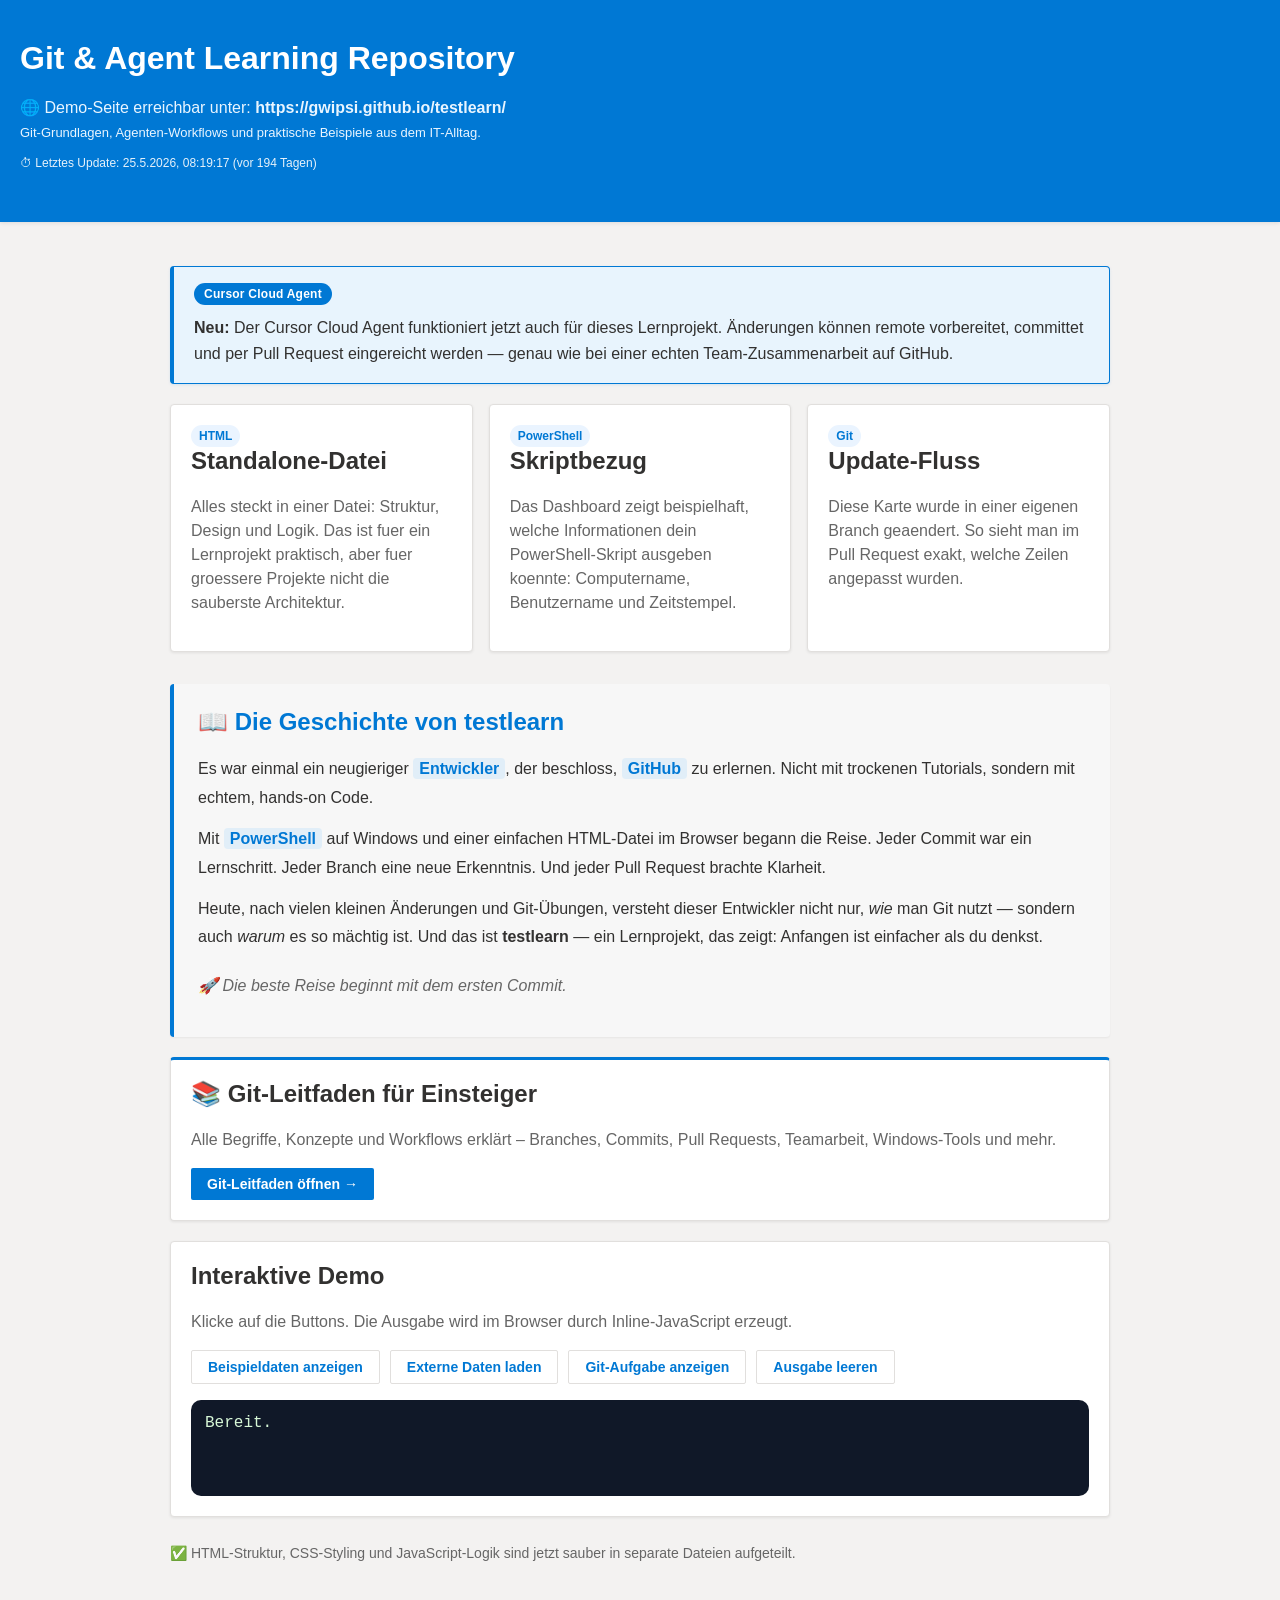
==== docs/index.html @ b56812ac "Enable GitHub Actions timestamp auto-update Add comment to docs/index.html to demonstrate and verify" ====
<!doctype html>
<html lang="de">
<head>
    <meta charset="utf-8">
    <meta name="viewport" content="width=device-width, initial-scale=1">
    <title>Git & Agent Learning Repository</title>
    <link rel="stylesheet" href="styles.css">
</head>
<body>
    <header>
        <h1>Git & Agent Learning Repository</h1>
        <p class="subtitle">
            🌐 Demo-Seite erreichbar unter: <strong>https://gwipsi.github.io/testlearn/</strong>
        </p>
        <p class="subtitle" style="font-size: 13px; margin-top: 8px;">
            Git-Grundlagen, Agenten-Workflows und praktische Beispiele aus dem IT-Alltag.
        </p>
        <p id="last-updated" style="margin-top: 16px; font-size: 12px; color: #ffffff; opacity: 0.9;">
            Lädt Zeitstempel...
        </p>
    </header>

    <main>
        <aside class="cloud-agent-hinweis" role="note" aria-label="Cursor Cloud Agent">
            <span class="cloud-agent-badge">Cursor Cloud Agent</span>
            <p>
                <strong>Neu:</strong> Der Cursor Cloud Agent funktioniert jetzt auch für dieses Lernprojekt.
                Änderungen können remote vorbereitet, committet und per Pull Request eingereicht werden —
                genau wie bei einer echten Team-Zusammenarbeit auf GitHub.
            </p>
        </aside>

        <section class="grid">
            <article class="card">
                <span class="status">HTML</span>
                <h2>Standalone-Datei</h2>
                <p>Alles steckt in einer Datei: Struktur, Design und Logik. Das ist fuer ein Lernprojekt praktisch, aber fuer groessere Projekte nicht die sauberste Architektur.</p>
            </article>

            <article class="card">
                <span class="status">PowerShell</span>
                <h2>Skriptbezug</h2>
                <p>Das Dashboard zeigt beispielhaft, welche Informationen dein PowerShell-Skript ausgeben koennte: Computername, Benutzername und Zeitstempel.</p>
            </article>

            <article class="card">
                <span class="status">Git</span>
                <h2>Update-Fluss</h2>
                <p>Diese Karte wurde in einer eigenen Branch geaendert. So sieht man im Pull Request exakt, welche Zeilen angepasst wurden.</p>
            </article>
        </section>

        <section class="story-section">
            <h2>📖 Die Geschichte von testlearn</h2>
            <p>
                Es war einmal ein neugieriger <span class="story-highlight">Entwickler</span>, der beschloss,
                <span class="story-highlight">GitHub</span> zu erlernen. Nicht mit trockenen Tutorials, sondern mit
                echtem, hands-on Code.
            </p>
            <p>
                Mit <span class="story-highlight">PowerShell</span> auf Windows und einer einfachen HTML-Datei
                im Browser begann die Reise. Jeder Commit war ein Lernschritt. Jeder Branch eine neue Erkenntnis.
                Und jeder Pull Request brachte Klarheit.
            </p>
            <p>
                Heute, nach vielen kleinen Änderungen und Git-Übungen, versteht dieser Entwickler nicht nur,
                <em>wie</em> man Git nutzt — sondern auch <em>warum</em> es so mächtig ist.
                Und das ist <strong>testlearn</strong> — ein Lernprojekt, das zeigt:
                Anfangen ist einfacher als du denkst.
            </p>
            <p style="margin-top: 20px; font-style: italic; color: var(--muted);">
                🚀 Die beste Reise beginnt mit dem ersten Commit.
            </p>
        </section>

        <section class="card" style="margin-top: 20px; border-top: 3px solid var(--blue-dark);">
            <h2>📚 Git-Leitfaden für Einsteiger</h2>
            <p>Alle Begriffe, Konzepte und Workflows erklärt – Branches, Commits, Pull Requests, Teamarbeit, Windows-Tools und mehr.</p>
            <div class="button-row">
                <a href="git-tutorial.html">
                    <button type="button">Git-Leitfaden öffnen →</button>
                </a>
            </div>
        </section>

        <section class="card" style="margin-top: 20px;">
            <h2>Interaktive Demo</h2>
            <p>Klicke auf die Buttons. Die Ausgabe wird im Browser durch Inline-JavaScript erzeugt.</p>

            <div class="button-row">
                <button type="button" class="secondary" onclick="showSystemExample()">Beispieldaten anzeigen</button>
                <button type="button" class="secondary" onclick="loadProjectData()">Externe Daten laden</button>
                <button type="button" class="secondary" onclick="showGitExercise()">Git-Aufgabe anzeigen</button>
                <button type="button" class="secondary" onclick="clearOutput()">Ausgabe leeren</button>
            </div>

            <div id="output" class="output">Bereit.</div>
        </section>

        <footer>
            ✅ HTML-Struktur, CSS-Styling und JavaScript-Logik sind jetzt sauber in separate Dateien aufgeteilt.
            <!-- GitHub Actions Timestamp Auto-update enabled -->
        </footer>
    </main>

    <script src="script.js"></script>
</body>
</html>
---- docs/styles.css ----
:root {
    /* Fluent UI Color Palette */
    --blue-dark: #0078D4;        /* Fluent Primary Blue */
    --blue-light: #107C10;       /* Fluent Green (accent) */
    --background: #F3F2F1;       /* Fluent Neutral Light */
    --text: #323130;             /* Fluent Neutral Dark */
    --muted: #666666;            /* Fluent Gray */
    --card: #FFFFFF;             /* Fluent White */
    --border: #E1DFDD;           /* Fluent Border Light */
}

* {
    box-sizing: border-box;
}

body {
    margin: 0;
    font-family: "Segoe UI", "Helvetica Neue", sans-serif;
    background: var(--background);
    color: var(--text);
}

header {
    padding: 40px 20px;
    background: var(--blue-dark);
    color: #ffffff;
    box-shadow: 0 1px 4px rgba(0, 0, 0, 0.1);
}

main {
    max-width: 980px;
    margin: 0 auto;
    padding: 24px 20px 48px 20px;
}

h1,
h2 {
    margin-top: 0;
}

.subtitle {
    max-width: 780px;
    margin: 8px 0 0 0;
    color: #e9f5ff;
}

.grid {
    display: grid;
    grid-template-columns: repeat(auto-fit, minmax(240px, 1fr));
    gap: 16px;
    margin-top: 20px;
}

.card {
    padding: 20px;
    background: var(--card);
    border: 1px solid var(--border);
    border-radius: 4px;
    box-shadow: 0 1px 3px rgba(0, 0, 0, 0.08);
}

.card p {
    color: var(--muted);
    line-height: 1.5;
}

.button-row {
    display: flex;
    flex-wrap: wrap;
    gap: 10px;
    margin-top: 16px;
}

button {
    border: 0;
    border-radius: 2px;
    padding: 8px 16px;
    background: var(--blue-dark);
    color: #ffffff;
    cursor: pointer;
    font-weight: 600;
    font-size: 14px;
    transition: background 0.2s ease;
}

button.secondary {
    background: transparent;
    color: var(--blue-dark);
    border: 1px solid var(--border);
}

button:hover {
    background: #f3f9ff;
}

button.secondary.active {
    background: var(--blue-dark);
    color: #ffffff !important;
    border-color: var(--blue-dark);
}

.output {
    margin-top: 16px;
    min-height: 96px;
    padding: 14px;
    border-radius: 10px;
    background: #101828;
    color: #d7f7d7;
    font-family: Consolas, monospace;
    white-space: pre-wrap;
}

.status {
    display: inline-block;
    padding: 4px 8px;
    border-radius: 999px;
    background: #eaf4ff;
    color: var(--blue-dark);
    font-size: 12px;
    font-weight: bold;
}

footer {
    margin-top: 28px;
    color: var(--muted);
    font-size: 14px;
}

.story-section {
    margin-top: 32px;
    padding: 24px;
    background: #F7F7F7;
    border-left: 4px solid var(--blue-dark);
    border-radius: 4px;
    box-shadow: 0 1px 2px rgba(0, 0, 0, 0.05);
}

.story-section h2 {
    color: var(--blue-dark);
    margin-top: 0;
}

.story-section p {
    line-height: 1.8;
    color: var(--text);
    margin: 12px 0;
}

.story-highlight {
    background: rgba(31, 158, 255, 0.1);
    padding: 2px 6px;
    border-radius: 4px;
    font-weight: bold;
    color: var(--blue-dark);
}

.cloud-agent-hinweis {
    margin-top: 20px;
    padding: 16px 20px;
    background: #e8f4fd;
    border: 1px solid #0078D4;
    border-left: 4px solid var(--blue-dark);
    border-radius: 4px;
    box-shadow: 0 1px 3px rgba(0, 120, 212, 0.12);
}

.cloud-agent-hinweis p {
    margin: 10px 0 0 0;
    color: var(--text);
    line-height: 1.6;
}

.cloud-agent-badge {
    display: inline-block;
    padding: 4px 10px;
    border-radius: 999px;
    background: var(--blue-dark);
    color: #ffffff;
    font-size: 12px;
    font-weight: 700;
    letter-spacing: 0.02em;
}
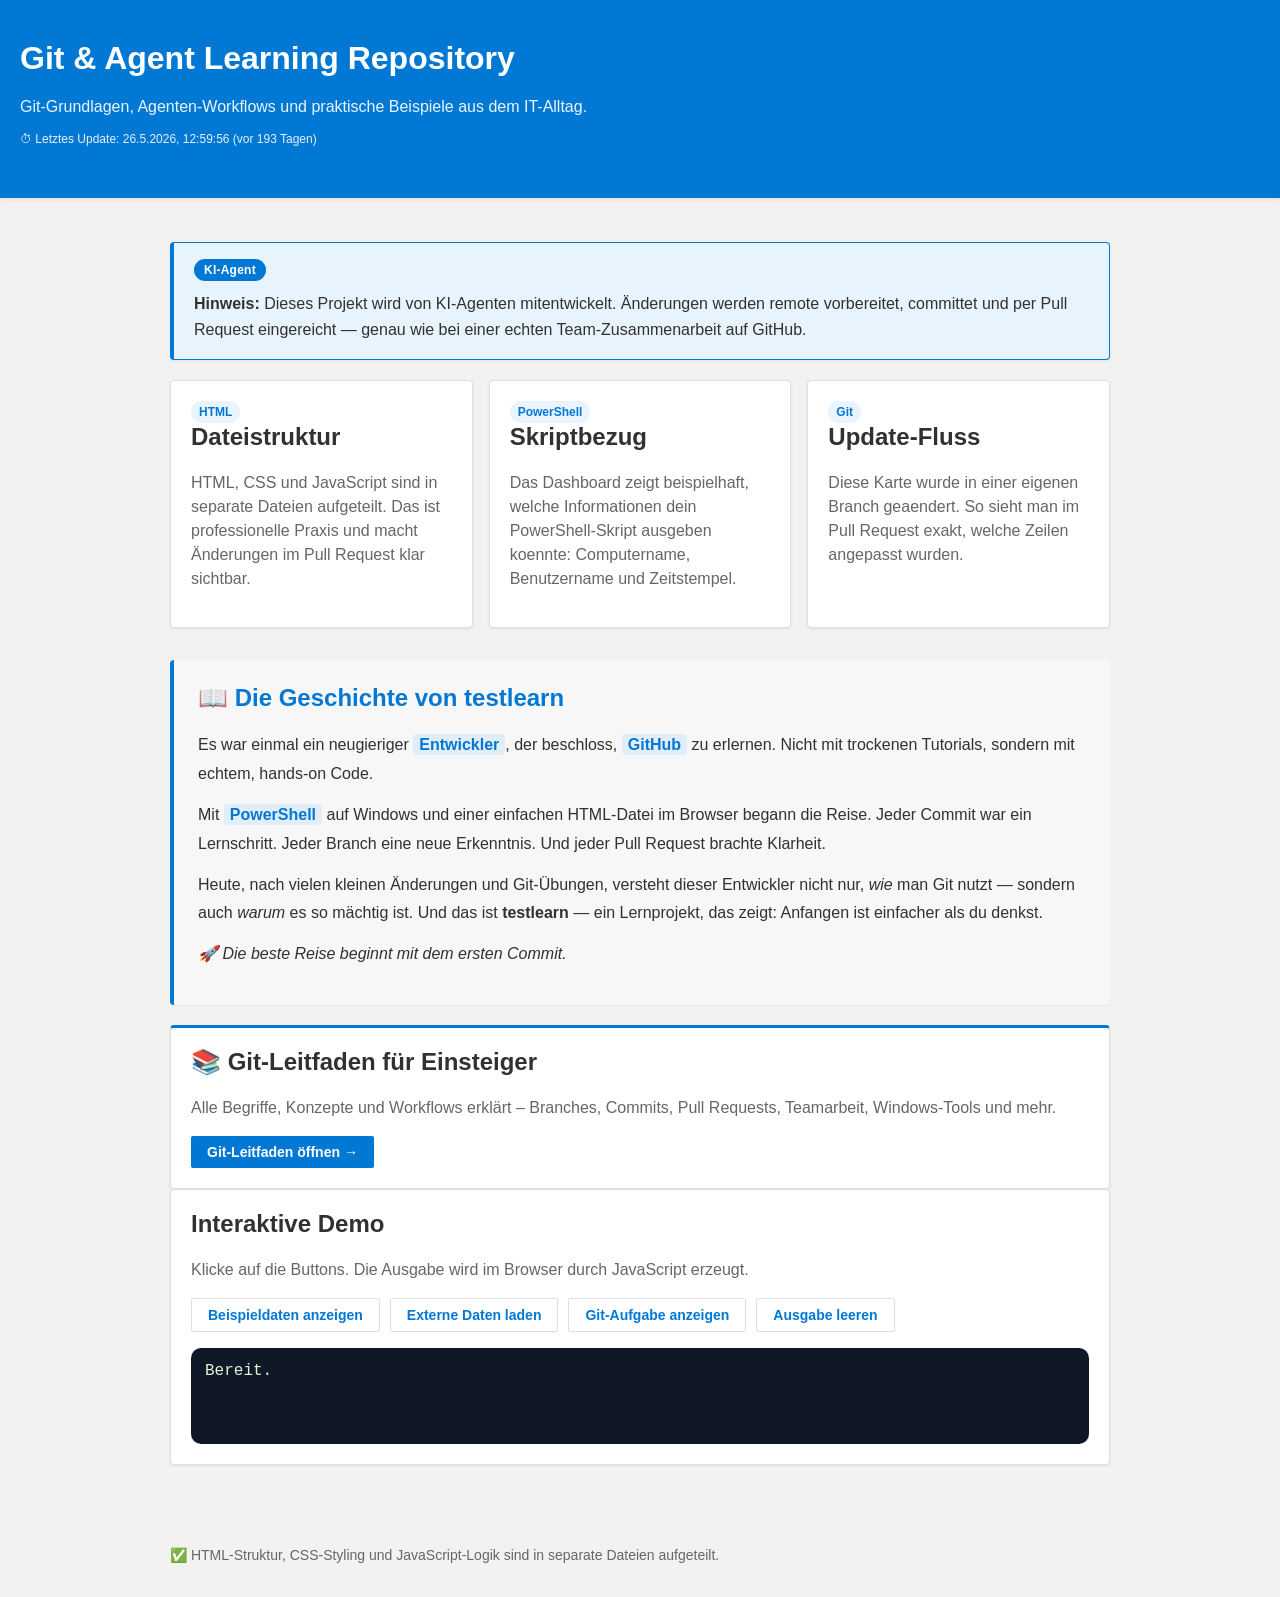
==== commit 3e637681: "Cleanup: consolidate index.html structure and move inline styles to CSS - Fix card 1 description (CS" ====
--- a/docs/index.html
+++ b/docs/index.html
@@ -9,23 +9,16 @@
 <body>
     <header>
         <h1>Git & Agent Learning Repository</h1>
-        <p class="subtitle">
-            🌐 Demo-Seite erreichbar unter: <strong>https://gwipsi.github.io/testlearn/</strong>
-        </p>
-        <p class="subtitle" style="font-size: 13px; margin-top: 8px;">
-            Git-Grundlagen, Agenten-Workflows und praktische Beispiele aus dem IT-Alltag.
-        </p>
-        <p id="last-updated" style="margin-top: 16px; font-size: 12px; color: #ffffff; opacity: 0.9;">
-            Lädt Zeitstempel...
-        </p>
+        <p class="subtitle">Git-Grundlagen, Agenten-Workflows und praktische Beispiele aus dem IT-Alltag.</p>
+        <p id="last-updated" class="timestamp">Lädt Zeitstempel...</p>
     </header>
 
     <main>
-        <aside class="cloud-agent-hinweis" role="note" aria-label="Cursor Cloud Agent">
-            <span class="cloud-agent-badge">Cursor Cloud Agent</span>
+        <aside class="cloud-agent-hinweis" role="note" aria-label="KI-Agent">
+            <span class="cloud-agent-badge">KI-Agent</span>
             <p>
-                <strong>Neu:</strong> Der Cursor Cloud Agent funktioniert jetzt auch für dieses Lernprojekt.
-                Änderungen können remote vorbereitet, committet und per Pull Request eingereicht werden —
+                <strong>Hinweis:</strong> Dieses Projekt wird von KI-Agenten mitentwickelt.
+                Änderungen werden remote vorbereitet, committet und per Pull Request eingereicht —
                 genau wie bei einer echten Team-Zusammenarbeit auf GitHub.
             </p>
         </aside>
@@ -33,8 +26,8 @@
         <section class="grid">
             <article class="card">
                 <span class="status">HTML</span>
-                <h2>Standalone-Datei</h2>
-                <p>Alles steckt in einer Datei: Struktur, Design und Logik. Das ist fuer ein Lernprojekt praktisch, aber fuer groessere Projekte nicht die sauberste Architektur.</p>
+                <h2>Dateistruktur</h2>
+                <p>HTML, CSS und JavaScript sind in separate Dateien aufgeteilt. Das ist professionelle Praxis und macht Änderungen im Pull Request klar sichtbar.</p>
             </article>
 
             <article class="card">
@@ -68,12 +61,10 @@
                 Und das ist <strong>testlearn</strong> — ein Lernprojekt, das zeigt:
                 Anfangen ist einfacher als du denkst.
             </p>
-            <p style="margin-top: 20px; font-style: italic; color: var(--muted);">
-                🚀 Die beste Reise beginnt mit dem ersten Commit.
-            </p>
+            <p class="story-quote">🚀 Die beste Reise beginnt mit dem ersten Commit.</p>
         </section>
 
-        <section class="card" style="margin-top: 20px; border-top: 3px solid var(--blue-dark);">
+        <section class="card card--highlight">
             <h2>📚 Git-Leitfaden für Einsteiger</h2>
             <p>Alle Begriffe, Konzepte und Workflows erklärt – Branches, Commits, Pull Requests, Teamarbeit, Windows-Tools und mehr.</p>
             <div class="button-row">
@@ -83,25 +74,22 @@
             </div>
         </section>
 
-        <section class="card" style="margin-top: 20px;">
+        <section class="card">
             <h2>Interaktive Demo</h2>
-            <p>Klicke auf die Buttons. Die Ausgabe wird im Browser durch Inline-JavaScript erzeugt.</p>
-
+            <p>Klicke auf die Buttons. Die Ausgabe wird im Browser durch JavaScript erzeugt.</p>
             <div class="button-row">
                 <button type="button" class="secondary" onclick="showSystemExample()">Beispieldaten anzeigen</button>
                 <button type="button" class="secondary" onclick="loadProjectData()">Externe Daten laden</button>
                 <button type="button" class="secondary" onclick="showGitExercise()">Git-Aufgabe anzeigen</button>
                 <button type="button" class="secondary" onclick="clearOutput()">Ausgabe leeren</button>
             </div>
-
             <div id="output" class="output">Bereit.</div>
         </section>
+    </main>
 
-        <footer>
-            ✅ HTML-Struktur, CSS-Styling und JavaScript-Logik sind jetzt sauber in separate Dateien aufgeteilt.
-            <!-- GitHub Actions Timestamp Auto-update enabled -->
-        </footer>
-    </main>
+    <footer>
+        <p>✅ HTML-Struktur, CSS-Styling und JavaScript-Logik sind in separate Dateien aufgeteilt.</p>
+    </footer>
 
     <script src="script.js"></script>
 </body>
--- a/docs/styles.css
+++ b/docs/styles.css
@@ -121,9 +121,29 @@
 }
 
 footer {
-    margin-top: 28px;
+    max-width: 980px;
+    margin: 0 auto;
+    padding: 20px;
     color: var(--muted);
     font-size: 14px;
+}
+
+.timestamp {
+    margin-top: 16px;
+    font-size: 12px;
+    color: #ffffff;
+    opacity: 0.9;
+}
+
+.card--highlight {
+    margin-top: 20px;
+    border-top: 3px solid var(--blue-dark);
+}
+
+.story-quote {
+    margin-top: 20px;
+    font-style: italic;
+    color: var(--muted);
 }
 
 .story-section {
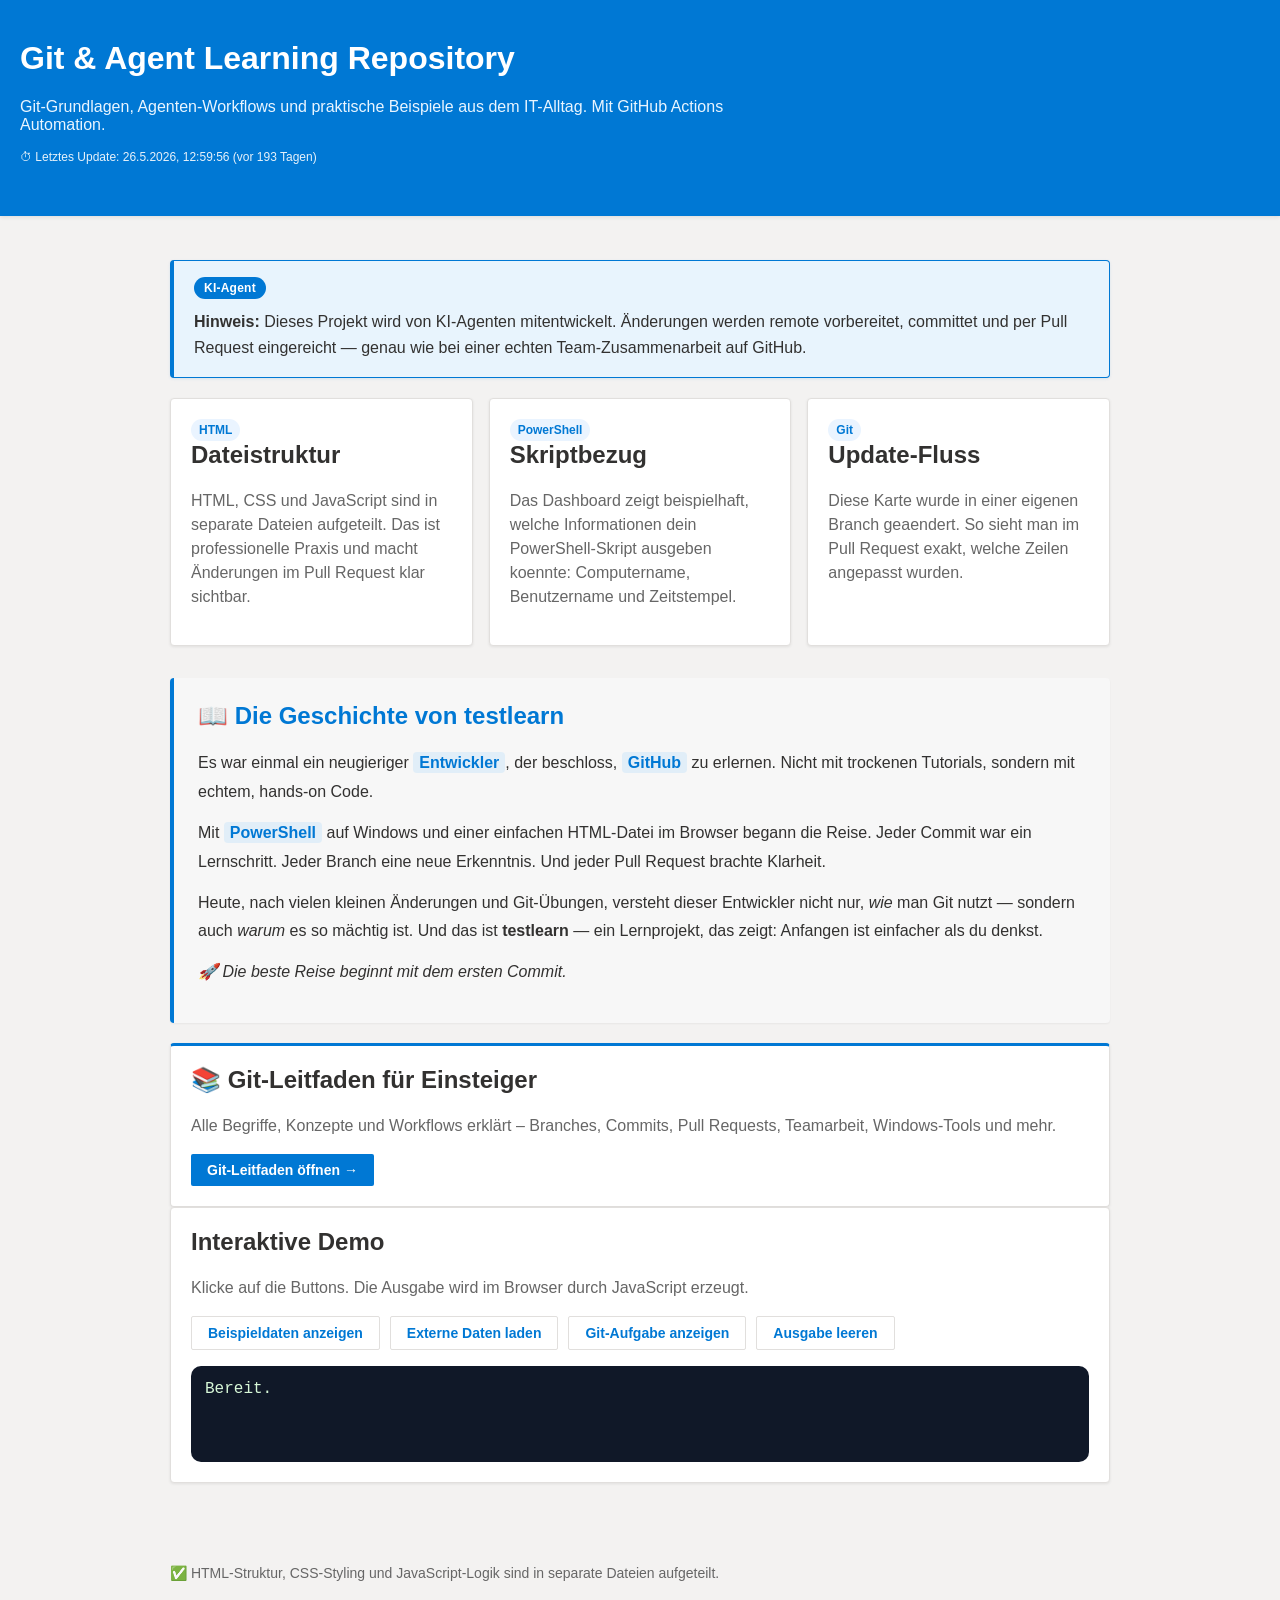
==== commit 33ed4a90: "Test: Add text to verify GitHub Actions workflow runs on all branches" ====
--- a/docs/index.html
+++ b/docs/index.html
@@ -9,7 +9,7 @@
 <body>
     <header>
         <h1>Git & Agent Learning Repository</h1>
-        <p class="subtitle">Git-Grundlagen, Agenten-Workflows und praktische Beispiele aus dem IT-Alltag.</p>
+        <p class="subtitle">Git-Grundlagen, Agenten-Workflows und praktische Beispiele aus dem IT-Alltag. Mit GitHub Actions Automation.</p>
         <p id="last-updated" class="timestamp">Lädt Zeitstempel...</p>
     </header>
 
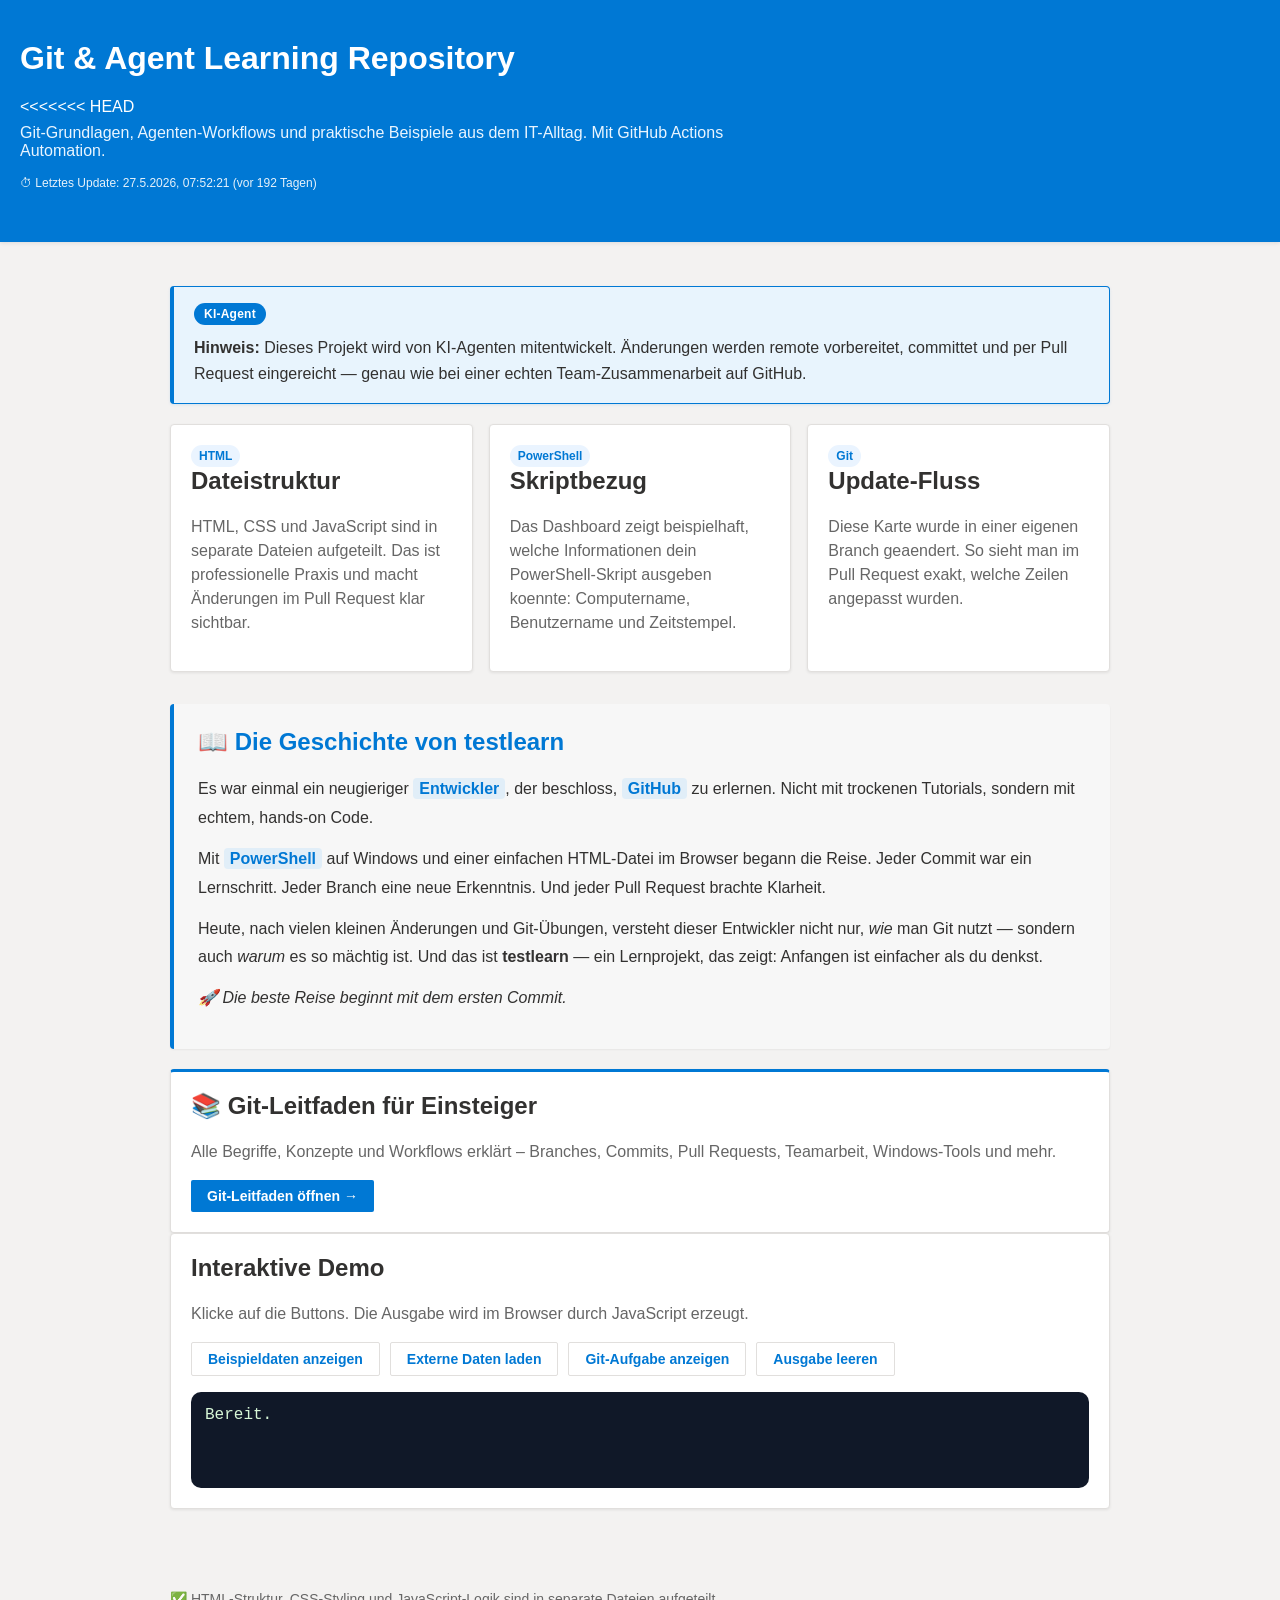
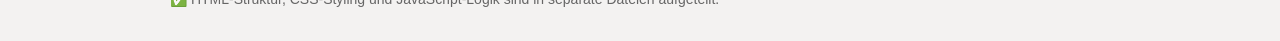
==== commit 60433e6e: "Merge main: resolve subtitle conflict - keep GitHub Actions Automation text" ====
--- a/docs/index.html
+++ b/docs/index.html
@@ -9,6 +9,7 @@
 <body>
     <header>
         <h1>Git & Agent Learning Repository</h1>
+<<<<<<< HEAD
         <p class="subtitle">Git-Grundlagen, Agenten-Workflows und praktische Beispiele aus dem IT-Alltag. Mit GitHub Actions Automation.</p>
         <p id="last-updated" class="timestamp">Lädt Zeitstempel...</p>
     </header>
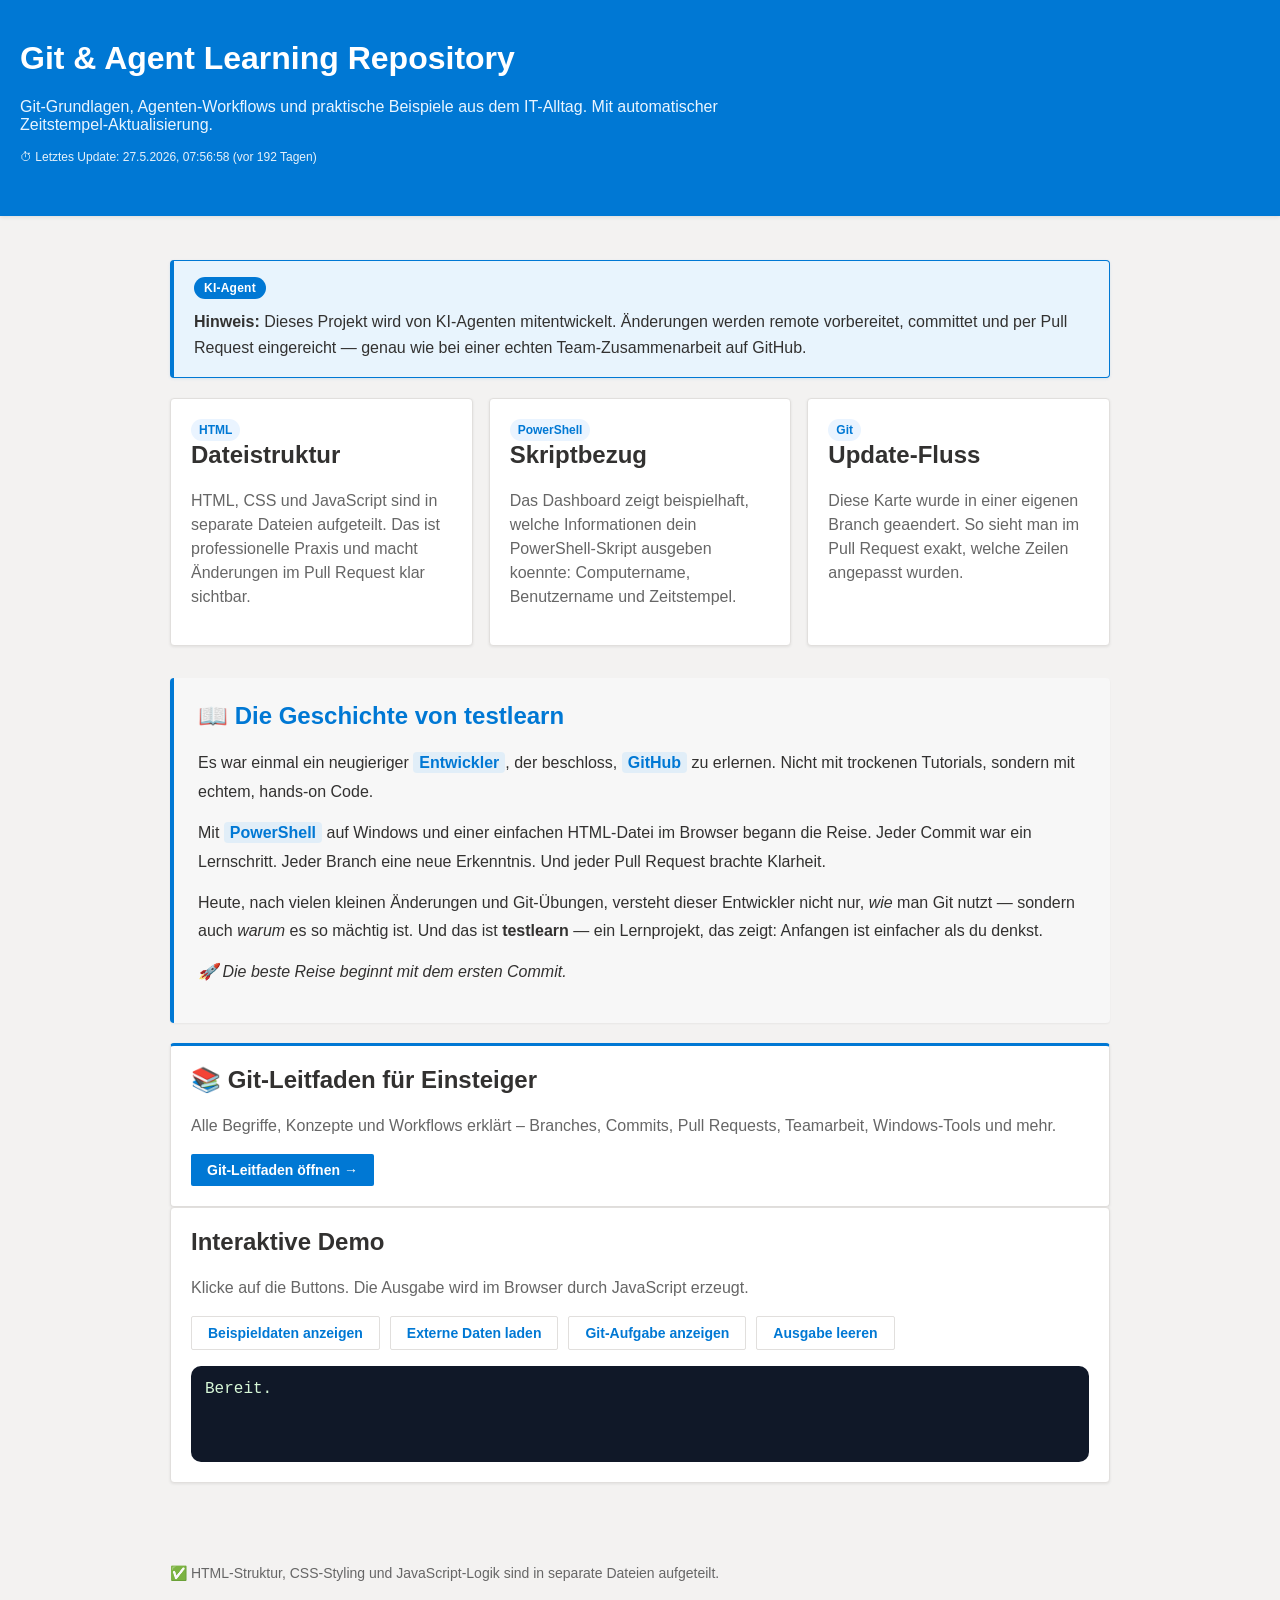
==== commit a9c2d5fa: "Test: Verify GitHub Actions workflow with git push origin HEAD fix Remove stray conflict marker and " ====
--- a/docs/index.html
+++ b/docs/index.html
@@ -9,8 +9,7 @@
 <body>
     <header>
         <h1>Git & Agent Learning Repository</h1>
-<<<<<<< HEAD
-        <p class="subtitle">Git-Grundlagen, Agenten-Workflows und praktische Beispiele aus dem IT-Alltag. Mit GitHub Actions Automation.</p>
+        <p class="subtitle">Git-Grundlagen, Agenten-Workflows und praktische Beispiele aus dem IT-Alltag. Mit automatischer Zeitstempel-Aktualisierung.</p>
         <p id="last-updated" class="timestamp">Lädt Zeitstempel...</p>
     </header>
 
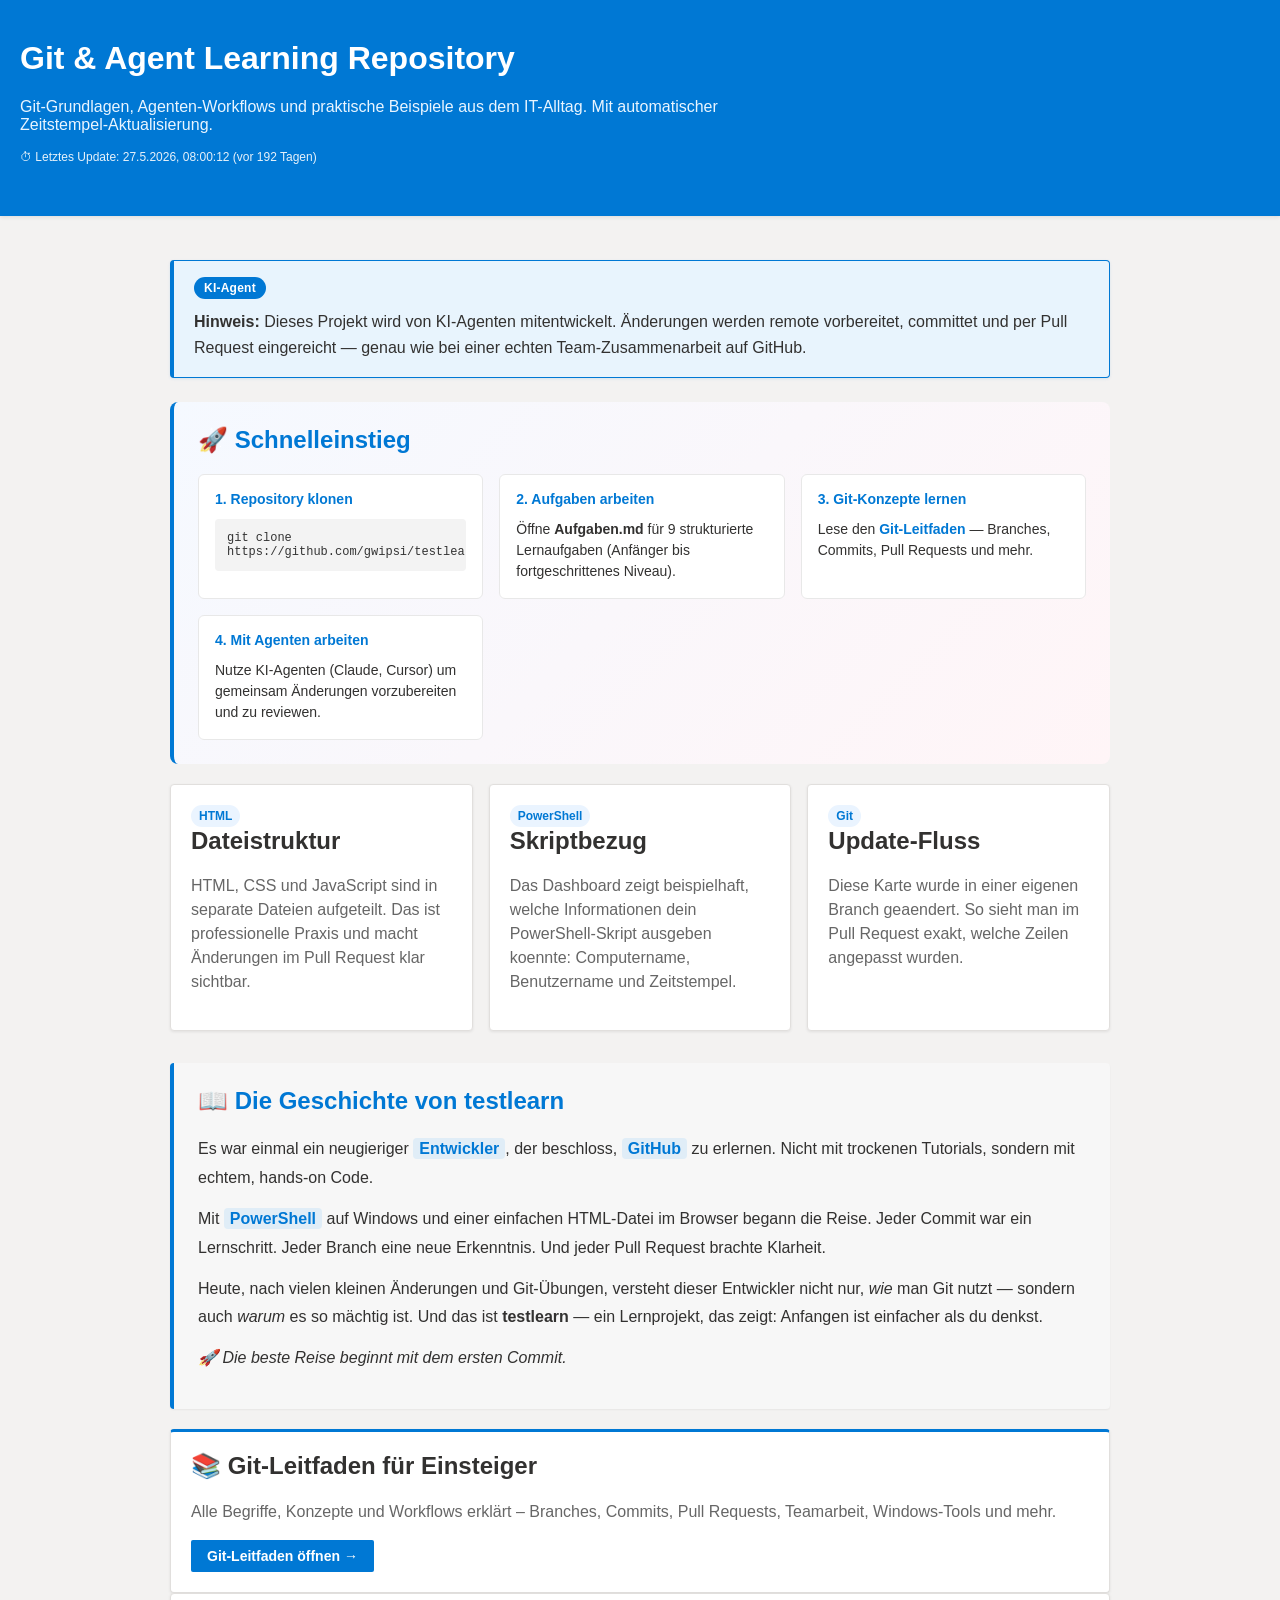
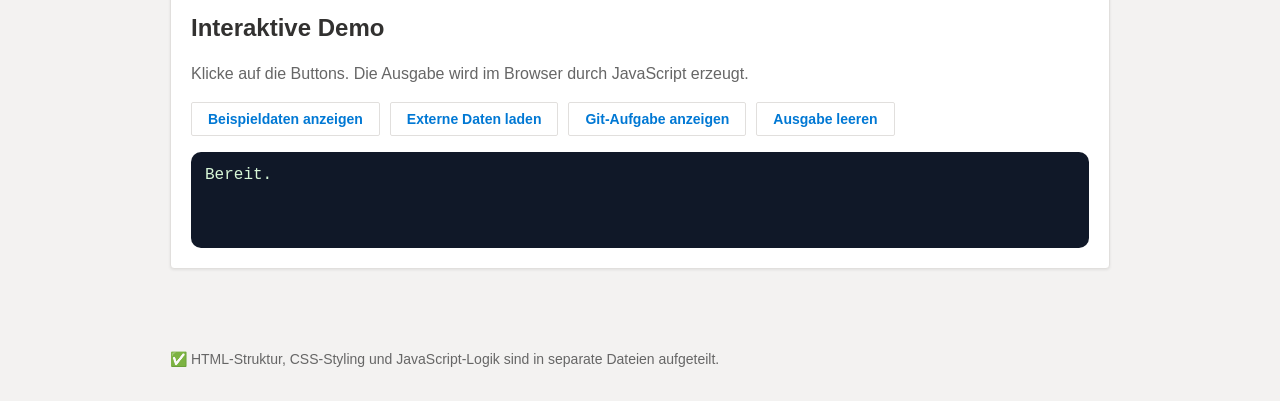
==== commit 57ff429f: "Improvement: Add quickstart section to homepage - 4-step getting started guide with practical next a" ====
--- a/docs/index.html
+++ b/docs/index.html
@@ -22,6 +22,28 @@
                 genau wie bei einer echten Team-Zusammenarbeit auf GitHub.
             </p>
         </aside>
+
+        <section class="quickstart">
+            <h2>🚀 Schnelleinstieg</h2>
+            <div class="quickstart-grid">
+                <div class="quickstart-item">
+                    <h3>1. Repository klonen</h3>
+                    <code>git clone https://github.com/gwipsi/testlearn.git</code>
+                </div>
+                <div class="quickstart-item">
+                    <h3>2. Aufgaben arbeiten</h3>
+                    <p>Öffne <strong>Aufgaben.md</strong> für 9 strukturierte Lernaufgaben (Anfänger bis fortgeschrittenes Niveau).</p>
+                </div>
+                <div class="quickstart-item">
+                    <h3>3. Git-Konzepte lernen</h3>
+                    <p>Lese den <a href="git-tutorial.html">Git-Leitfaden</a> — Branches, Commits, Pull Requests und mehr.</p>
+                </div>
+                <div class="quickstart-item">
+                    <h3>4. Mit Agenten arbeiten</h3>
+                    <p>Nutze KI-Agenten (Claude, Cursor) um gemeinsam Änderungen vorzubereiten und zu reviewen.</p>
+                </div>
+            </div>
+        </section>
 
         <section class="grid">
             <article class="card">
--- a/docs/styles.css
+++ b/docs/styles.css
@@ -146,6 +146,69 @@
     color: var(--muted);
 }
 
+.quickstart {
+    margin-top: 24px;
+    padding: 24px;
+    background: linear-gradient(135deg, #f5f9ff 0%, #fff5f7 100%);
+    border-radius: 8px;
+    border-left: 4px solid #0078D4;
+}
+
+.quickstart h2 {
+    margin-top: 0;
+    color: #0078D4;
+}
+
+.quickstart-grid {
+    display: grid;
+    grid-template-columns: repeat(auto-fit, minmax(220px, 1fr));
+    gap: 16px;
+    margin-top: 16px;
+}
+
+.quickstart-item {
+    padding: 16px;
+    background: #ffffff;
+    border-radius: 6px;
+    border: 1px solid #e8e8e8;
+}
+
+.quickstart-item h3 {
+    margin: 0 0 12px 0;
+    font-size: 14px;
+    color: #0078D4;
+    font-weight: 600;
+}
+
+.quickstart-item p {
+    margin: 0;
+    font-size: 14px;
+    color: var(--text);
+    line-height: 1.5;
+}
+
+.quickstart-item code {
+    display: block;
+    background: #f3f3f3;
+    padding: 12px;
+    border-radius: 4px;
+    font-family: Consolas, monospace;
+    font-size: 12px;
+    overflow-x: auto;
+    margin: 0;
+    color: #333;
+}
+
+.quickstart-item a {
+    color: #0078D4;
+    text-decoration: none;
+    font-weight: 600;
+}
+
+.quickstart-item a:hover {
+    text-decoration: underline;
+}
+
 .story-section {
     margin-top: 32px;
     padding: 24px;
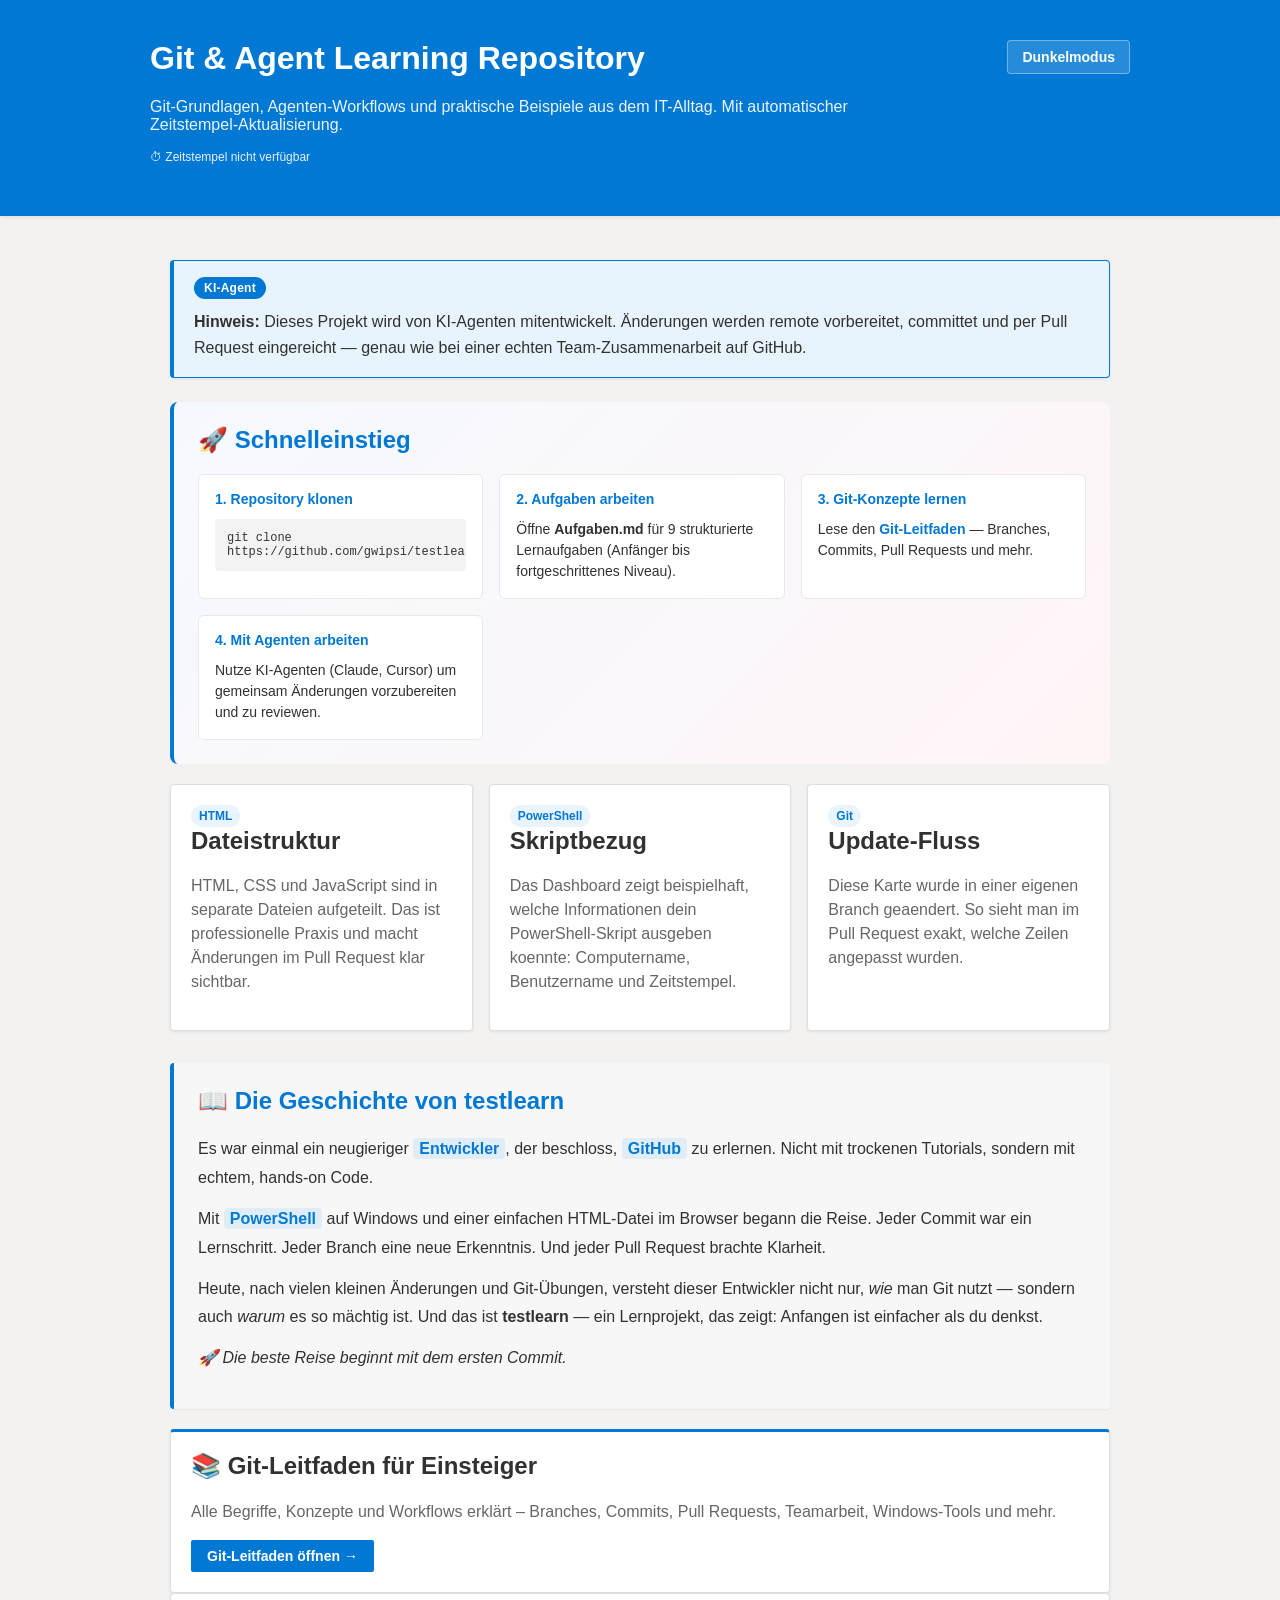
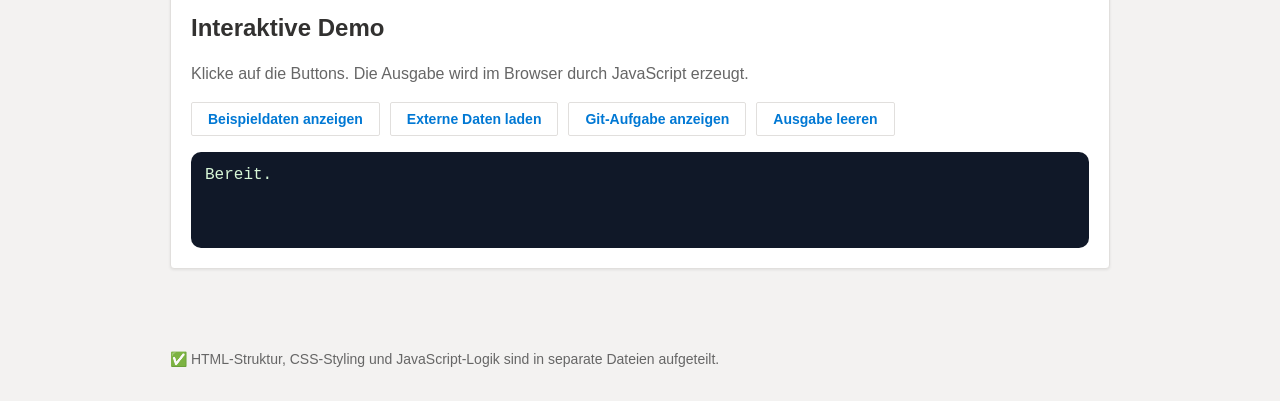
==== commit 9e980102: "Add dark and light mode toggle to dashboard pages - CSS variables for light/dark themes with Fluent-" ====
--- a/docs/index.html
+++ b/docs/index.html
@@ -4,13 +4,28 @@
     <meta charset="utf-8">
     <meta name="viewport" content="width=device-width, initial-scale=1">
     <title>Git & Agent Learning Repository</title>
+    <script>
+        (function () {
+            var k = "testlearn-theme";
+            var s = localStorage.getItem(k);
+            var t = s === "light" || s === "dark"
+                ? s
+                : (window.matchMedia("(prefers-color-scheme: dark)").matches ? "dark" : "light");
+            document.documentElement.setAttribute("data-theme", t);
+        })();
+    </script>
     <link rel="stylesheet" href="styles.css">
 </head>
 <body>
     <header>
-        <h1>Git & Agent Learning Repository</h1>
-        <p class="subtitle">Git-Grundlagen, Agenten-Workflows und praktische Beispiele aus dem IT-Alltag. Mit automatischer Zeitstempel-Aktualisierung.</p>
-        <p id="last-updated" class="timestamp">Lädt Zeitstempel...</p>
+        <div class="header-bar">
+            <div class="header-content">
+                <h1>Git & Agent Learning Repository</h1>
+                <p class="subtitle">Git-Grundlagen, Agenten-Workflows und praktische Beispiele aus dem IT-Alltag. Mit automatischer Zeitstempel-Aktualisierung.</p>
+                <p id="last-updated" class="timestamp">Lädt Zeitstempel...</p>
+            </div>
+            <button type="button" id="theme-toggle" class="theme-toggle" aria-pressed="false" aria-label="Zu Dunkelmodus wechseln">Dunkelmodus</button>
+        </div>
     </header>
 
     <main>
--- a/docs/styles.css
+++ b/docs/styles.css
@@ -1,12 +1,105 @@
 :root {
-    /* Fluent UI Color Palette */
-    --blue-dark: #0078D4;        /* Fluent Primary Blue */
-    --blue-light: #107C10;       /* Fluent Green (accent) */
-    --background: #F3F2F1;       /* Fluent Neutral Light */
-    --text: #323130;             /* Fluent Neutral Dark */
-    --muted: #666666;            /* Fluent Gray */
-    --card: #FFFFFF;             /* Fluent White */
-    --border: #E1DFDD;           /* Fluent Border Light */
+    color-scheme: light;
+    --blue-dark: #0078D4;
+    --blue-light: #1F9EFF;
+    --background: #F3F2F1;
+    --text: #323130;
+    --muted: #666666;
+    --card: #FFFFFF;
+    --border: #E1DFDD;
+    --header-text: #ffffff;
+    --header-subtitle: #e9f5ff;
+    --header-link: #e9f5ff;
+    --button-text: #ffffff;
+    --button-secondary-bg: transparent;
+    --button-secondary-text: var(--blue-dark);
+    --button-hover-bg: #f3f9ff;
+    --output-bg: #101828;
+    --output-text: #d7f7d7;
+    --status-bg: #eaf4ff;
+    --quickstart-bg: linear-gradient(135deg, #f5f9ff 0%, #fff5f7 100%);
+    --quickstart-border: #0078D4;
+    --quickstart-heading: #0078D4;
+    --quickstart-item-bg: #ffffff;
+    --quickstart-item-border: #e8e8e8;
+    --quickstart-code-bg: #f3f3f3;
+    --quickstart-code-text: #333333;
+    --story-bg: #F7F7F7;
+    --story-highlight-bg: rgba(31, 158, 255, 0.1);
+    --cloud-hinweis-bg: #e8f4fd;
+    --cloud-hinweis-border: #0078D4;
+    --summary-bg: linear-gradient(135deg, #f5f7fa 0%, #e8eef5 100%);
+    --analogy-bg: #f0f6ff;
+    --infobox-blue-bg: #e8f4fd;
+    --infobox-yellow-bg: #fff8e1;
+    --infobox-yellow-border: #f9a825;
+    --infobox-green-bg: #e8f5e9;
+    --infobox-green-border: #2e7d32;
+    --praxis-bg: #f4faf0;
+    --praxis-border: #c5e1b0;
+    --praxis-accent: #4caf50;
+    --praxis-label: #2e7d32;
+    --badge-empfohlen-bg: #e8f5e9;
+    --badge-empfohlen-text: #2e7d32;
+    --badge-einsteiger-bg: #e8f4fd;
+    --badge-einsteiger-text: #0d47a1;
+    --badge-profi-bg: #f3e5f5;
+    --badge-profi-text: #6a1b9a;
+    --table-header-bg: #f5f5f5;
+    --learning-phase-end: #005a9e;
+    --theme-toggle-bg: rgba(255, 255, 255, 0.15);
+    --theme-toggle-border: rgba(255, 255, 255, 0.35);
+    --theme-toggle-hover: rgba(255, 255, 255, 0.25);
+}
+
+[data-theme="dark"] {
+    color-scheme: dark;
+    --background: #1b1a19;
+    --text: #f3f2f1;
+    --muted: #a19f9d;
+    --card: #292827;
+    --border: #484644;
+    --header-subtitle: #c8e6ff;
+    --header-link: #c8e6ff;
+    --button-secondary-bg: transparent;
+    --button-secondary-text: #4da3ff;
+    --button-hover-bg: #323130;
+    --output-bg: #0b0f19;
+    --output-text: #b8f5b8;
+    --status-bg: #1a3a52;
+    --quickstart-bg: linear-gradient(135deg, #1e2a38 0%, #2a1f24 100%);
+    --quickstart-border: #4da3ff;
+    --quickstart-heading: #4da3ff;
+    --quickstart-item-bg: #292827;
+    --quickstart-item-border: #484644;
+    --quickstart-code-bg: #1b1a19;
+    --quickstart-code-text: #f3f2f1;
+    --story-bg: #252423;
+    --story-highlight-bg: rgba(77, 163, 255, 0.2);
+    --cloud-hinweis-bg: #1a2f42;
+    --cloud-hinweis-border: #4da3ff;
+    --summary-bg: linear-gradient(135deg, #252423 0%, #1e2a38 100%);
+    --analogy-bg: #1a2f42;
+    --infobox-blue-bg: #1a2f42;
+    --infobox-yellow-bg: #3d3520;
+    --infobox-yellow-border: #f9a825;
+    --infobox-green-bg: #1e3320;
+    --infobox-green-border: #66bb6a;
+    --praxis-bg: #1e3320;
+    --praxis-border: #3d6b40;
+    --praxis-accent: #66bb6a;
+    --praxis-label: #a5d6a7;
+    --badge-empfohlen-bg: #1e3320;
+    --badge-empfohlen-text: #a5d6a7;
+    --badge-einsteiger-bg: #1a2f42;
+    --badge-einsteiger-text: #90caf9;
+    --badge-profi-bg: #2d1f33;
+    --badge-profi-text: #ce93d8;
+    --table-header-bg: #323130;
+    --learning-phase-end: #004578;
+    --theme-toggle-bg: rgba(0, 0, 0, 0.25);
+    --theme-toggle-border: rgba(255, 255, 255, 0.2);
+    --theme-toggle-hover: rgba(0, 0, 0, 0.4);
 }
 
 * {
@@ -18,13 +111,46 @@
     font-family: "Segoe UI", "Helvetica Neue", sans-serif;
     background: var(--background);
     color: var(--text);
+    transition: background 0.2s ease, color 0.2s ease;
 }
 
 header {
     padding: 40px 20px;
     background: var(--blue-dark);
-    color: #ffffff;
+    color: var(--header-text);
     box-shadow: 0 1px 4px rgba(0, 0, 0, 0.1);
+}
+
+.header-bar {
+    max-width: 980px;
+    margin: 0 auto;
+    display: flex;
+    justify-content: space-between;
+    align-items: flex-start;
+    gap: 16px;
+}
+
+.header-content {
+    flex: 1;
+    min-width: 0;
+}
+
+.theme-toggle {
+    flex-shrink: 0;
+    border: 1px solid var(--theme-toggle-border);
+    border-radius: 4px;
+    padding: 8px 14px;
+    background: var(--theme-toggle-bg);
+    color: var(--header-text);
+    cursor: pointer;
+    font-weight: 600;
+    font-size: 14px;
+    font-family: inherit;
+    transition: background 0.2s ease;
+}
+
+.theme-toggle:hover {
+    background: var(--theme-toggle-hover);
 }
 
 main {
@@ -41,7 +167,11 @@
 .subtitle {
     max-width: 780px;
     margin: 8px 0 0 0;
-    color: #e9f5ff;
+    color: var(--header-subtitle);
+}
+
+.subtitle a {
+    color: var(--header-link);
 }
 
 .grid {
@@ -57,6 +187,7 @@
     border: 1px solid var(--border);
     border-radius: 4px;
     box-shadow: 0 1px 3px rgba(0, 0, 0, 0.08);
+    transition: background 0.2s ease, border-color 0.2s ease;
 }
 
 .card p {
@@ -76,7 +207,7 @@
     border-radius: 2px;
     padding: 8px 16px;
     background: var(--blue-dark);
-    color: #ffffff;
+    color: var(--button-text);
     cursor: pointer;
     font-weight: 600;
     font-size: 14px;
@@ -84,18 +215,23 @@
 }
 
 button.secondary {
-    background: transparent;
-    color: var(--blue-dark);
+    background: var(--button-secondary-bg);
+    color: var(--button-secondary-text);
     border: 1px solid var(--border);
 }
 
-button:hover {
-    background: #f3f9ff;
+button.secondary:hover {
+    background: var(--button-hover-bg);
+    color: var(--button-secondary-text);
+}
+
+button:not(.secondary):not(.theme-toggle):hover {
+    filter: brightness(1.1);
 }
 
 button.secondary.active {
     background: var(--blue-dark);
-    color: #ffffff !important;
+    color: var(--button-text) !important;
     border-color: var(--blue-dark);
 }
 
@@ -104,8 +240,8 @@
     min-height: 96px;
     padding: 14px;
     border-radius: 10px;
-    background: #101828;
-    color: #d7f7d7;
+    background: var(--output-bg);
+    color: var(--output-text);
     font-family: Consolas, monospace;
     white-space: pre-wrap;
 }
@@ -114,7 +250,7 @@
     display: inline-block;
     padding: 4px 8px;
     border-radius: 999px;
-    background: #eaf4ff;
+    background: var(--status-bg);
     color: var(--blue-dark);
     font-size: 12px;
     font-weight: bold;
@@ -131,7 +267,7 @@
 .timestamp {
     margin-top: 16px;
     font-size: 12px;
-    color: #ffffff;
+    color: var(--header-text);
     opacity: 0.9;
 }
 
@@ -149,14 +285,14 @@
 .quickstart {
     margin-top: 24px;
     padding: 24px;
-    background: linear-gradient(135deg, #f5f9ff 0%, #fff5f7 100%);
+    background: var(--quickstart-bg);
     border-radius: 8px;
-    border-left: 4px solid #0078D4;
+    border-left: 4px solid var(--quickstart-border);
 }
 
 .quickstart h2 {
     margin-top: 0;
-    color: #0078D4;
+    color: var(--quickstart-heading);
 }
 
 .quickstart-grid {
@@ -168,15 +304,15 @@
 
 .quickstart-item {
     padding: 16px;
-    background: #ffffff;
+    background: var(--quickstart-item-bg);
     border-radius: 6px;
-    border: 1px solid #e8e8e8;
+    border: 1px solid var(--quickstart-item-border);
 }
 
 .quickstart-item h3 {
     margin: 0 0 12px 0;
     font-size: 14px;
-    color: #0078D4;
+    color: var(--quickstart-heading);
     font-weight: 600;
 }
 
@@ -189,18 +325,18 @@
 
 .quickstart-item code {
     display: block;
-    background: #f3f3f3;
+    background: var(--quickstart-code-bg);
     padding: 12px;
     border-radius: 4px;
     font-family: Consolas, monospace;
     font-size: 12px;
     overflow-x: auto;
     margin: 0;
-    color: #333;
+    color: var(--quickstart-code-text);
 }
 
 .quickstart-item a {
-    color: #0078D4;
+    color: var(--blue-dark);
     text-decoration: none;
     font-weight: 600;
 }
@@ -212,7 +348,7 @@
 .story-section {
     margin-top: 32px;
     padding: 24px;
-    background: #F7F7F7;
+    background: var(--story-bg);
     border-left: 4px solid var(--blue-dark);
     border-radius: 4px;
     box-shadow: 0 1px 2px rgba(0, 0, 0, 0.05);
@@ -230,7 +366,7 @@
 }
 
 .story-highlight {
-    background: rgba(31, 158, 255, 0.1);
+    background: var(--story-highlight-bg);
     padding: 2px 6px;
     border-radius: 4px;
     font-weight: bold;
@@ -240,8 +376,8 @@
 .cloud-agent-hinweis {
     margin-top: 20px;
     padding: 16px 20px;
-    background: #e8f4fd;
-    border: 1px solid #0078D4;
+    background: var(--cloud-hinweis-bg);
+    border: 1px solid var(--cloud-hinweis-border);
     border-left: 4px solid var(--blue-dark);
     border-radius: 4px;
     box-shadow: 0 1px 3px rgba(0, 120, 212, 0.12);
@@ -258,8 +394,60 @@
     padding: 4px 10px;
     border-radius: 999px;
     background: var(--blue-dark);
-    color: #ffffff;
+    color: var(--header-text);
     font-size: 12px;
     font-weight: 700;
     letter-spacing: 0.02em;
 }
+
+/* Git-Tutorial (Klassen aus git-tutorial.html) */
+.summary-box {
+    background: var(--summary-bg);
+}
+
+.analogy {
+    background: var(--analogy-bg);
+}
+
+.infobox.blue {
+    background: var(--infobox-blue-bg);
+}
+
+.infobox.yellow {
+    background: var(--infobox-yellow-bg);
+    border-left-color: var(--infobox-yellow-border);
+}
+
+.infobox.green {
+    background: var(--infobox-green-bg);
+    border-left-color: var(--infobox-green-border);
+}
+
+.praxis-box {
+    background: var(--praxis-bg);
+    border-color: var(--praxis-border);
+    border-left-color: var(--praxis-accent);
+}
+
+.praxis-box .praxis-label {
+    color: var(--praxis-label);
+}
+
+.badge-empfohlen {
+    background: var(--badge-empfohlen-bg);
+    color: var(--badge-empfohlen-text);
+}
+
+.badge-einsteiger {
+    background: var(--badge-einsteiger-bg);
+    color: var(--badge-einsteiger-text);
+}
+
+.badge-profi {
+    background: var(--badge-profi-bg);
+    color: var(--badge-profi-text);
+}
+
+.learning-phase {
+    background: linear-gradient(135deg, var(--blue-dark) 0%, var(--learning-phase-end) 100%);
+}
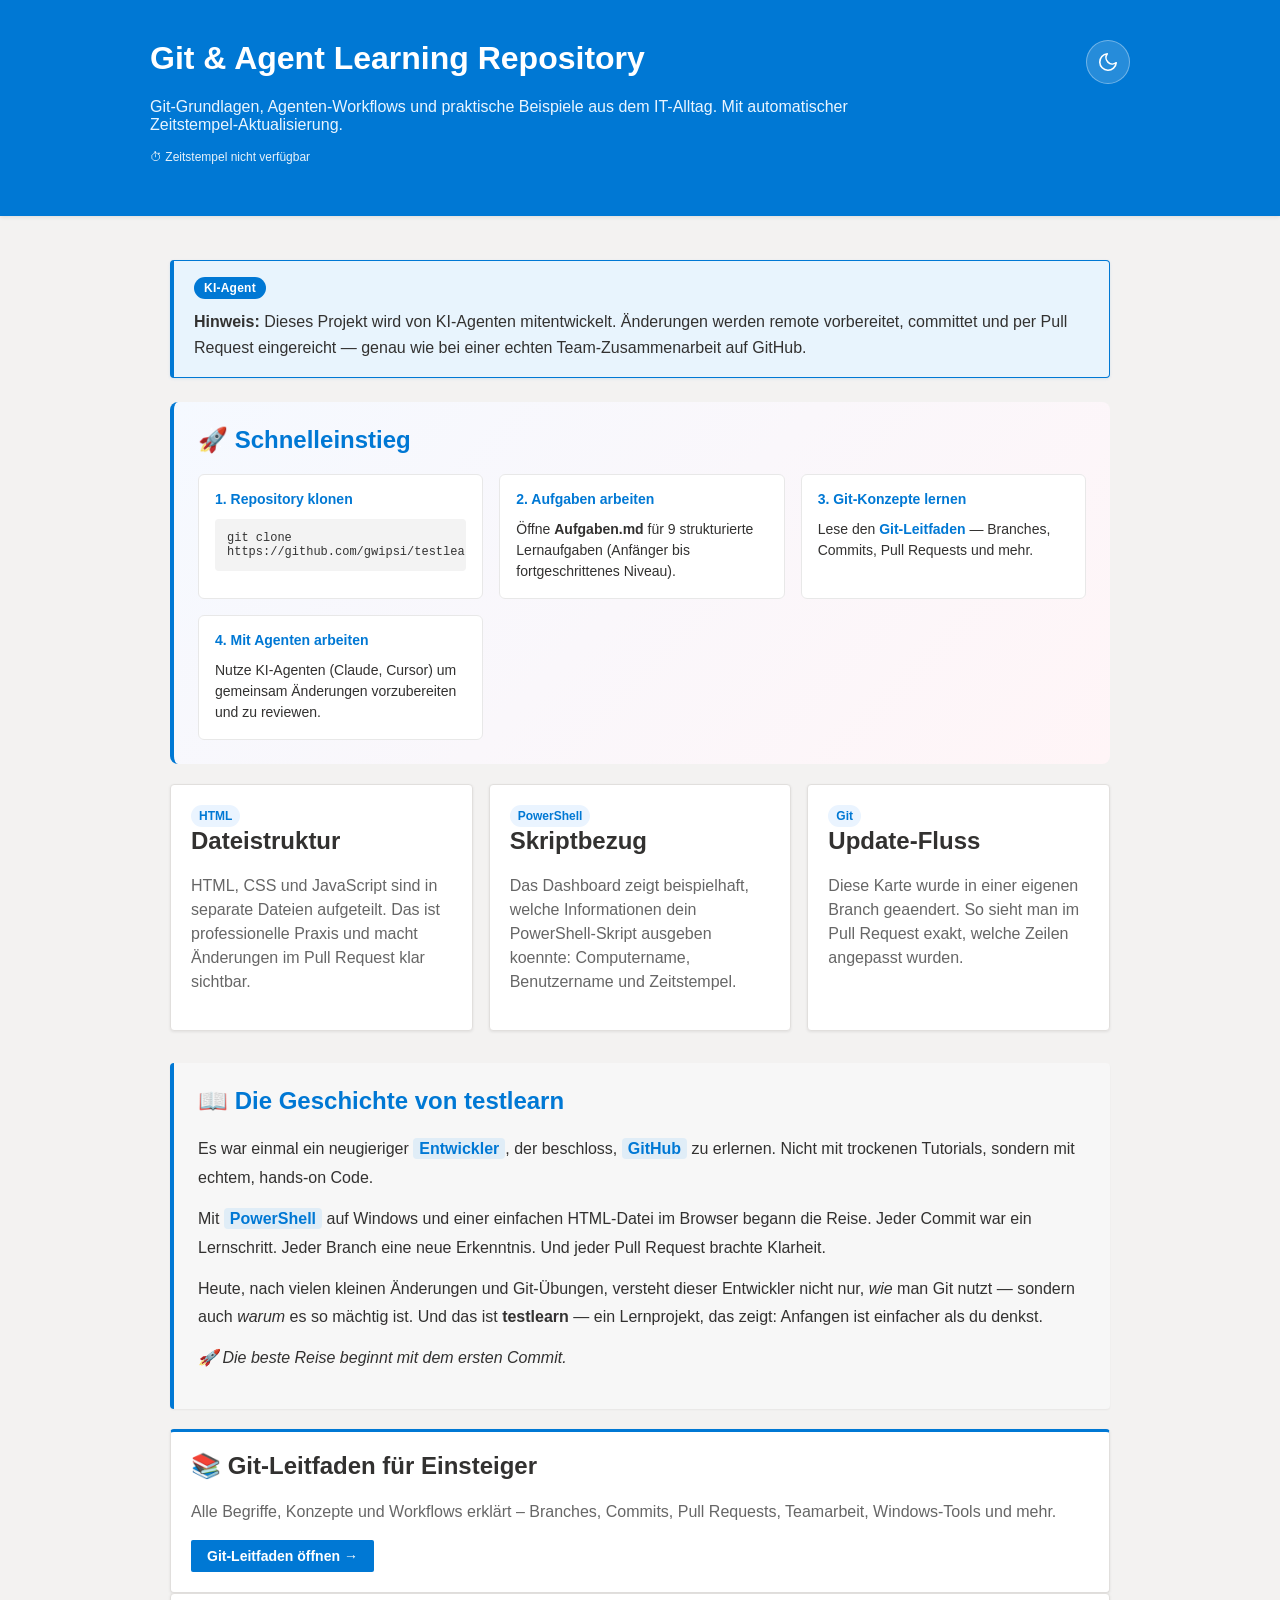
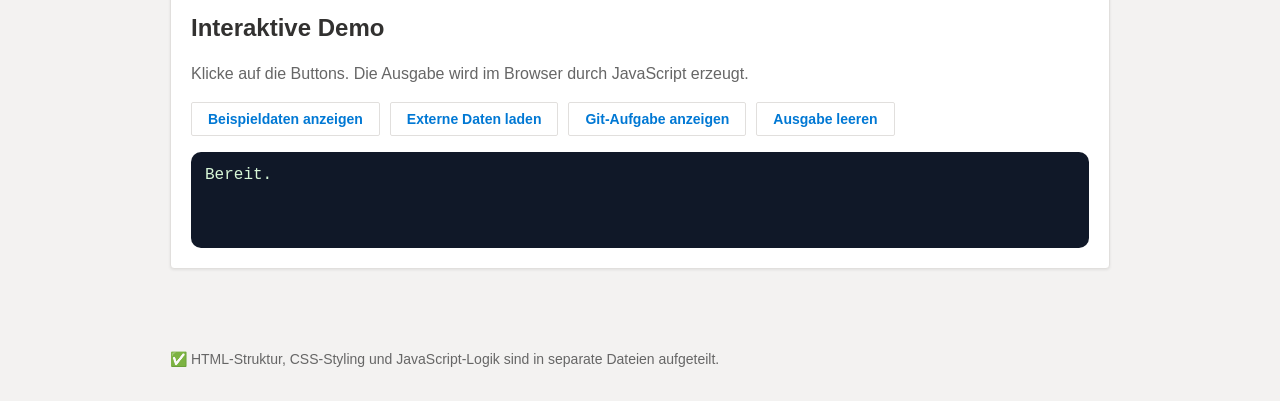
==== commit 17299d4c: "Replace theme toggle text with sun and moon icons Use SVG icons in a round header button; labels rem" ====
--- a/docs/index.html
+++ b/docs/index.html
@@ -24,7 +24,7 @@
                 <p class="subtitle">Git-Grundlagen, Agenten-Workflows und praktische Beispiele aus dem IT-Alltag. Mit automatischer Zeitstempel-Aktualisierung.</p>
                 <p id="last-updated" class="timestamp">Lädt Zeitstempel...</p>
             </div>
-            <button type="button" id="theme-toggle" class="theme-toggle" aria-pressed="false" aria-label="Zu Dunkelmodus wechseln">Dunkelmodus</button>
+            <button type="button" id="theme-toggle" class="theme-toggle" aria-pressed="false" aria-label="Zu Dunkelmodus wechseln" title="Zu Dunkelmodus wechseln"></button>
         </div>
     </header>
 
--- a/docs/styles.css
+++ b/docs/styles.css
@@ -137,20 +137,30 @@
 
 .theme-toggle {
     flex-shrink: 0;
+    display: inline-flex;
+    align-items: center;
+    justify-content: center;
+    width: 44px;
+    height: 44px;
+    padding: 0;
     border: 1px solid var(--theme-toggle-border);
-    border-radius: 4px;
-    padding: 8px 14px;
+    border-radius: 50%;
     background: var(--theme-toggle-bg);
     color: var(--header-text);
     cursor: pointer;
-    font-weight: 600;
-    font-size: 14px;
     font-family: inherit;
-    transition: background 0.2s ease;
+    transition: background 0.2s ease, transform 0.15s ease;
 }
 
 .theme-toggle:hover {
     background: var(--theme-toggle-hover);
+    transform: scale(1.05);
+}
+
+.theme-toggle .theme-icon {
+    width: 22px;
+    height: 22px;
+    display: block;
 }
 
 main {
